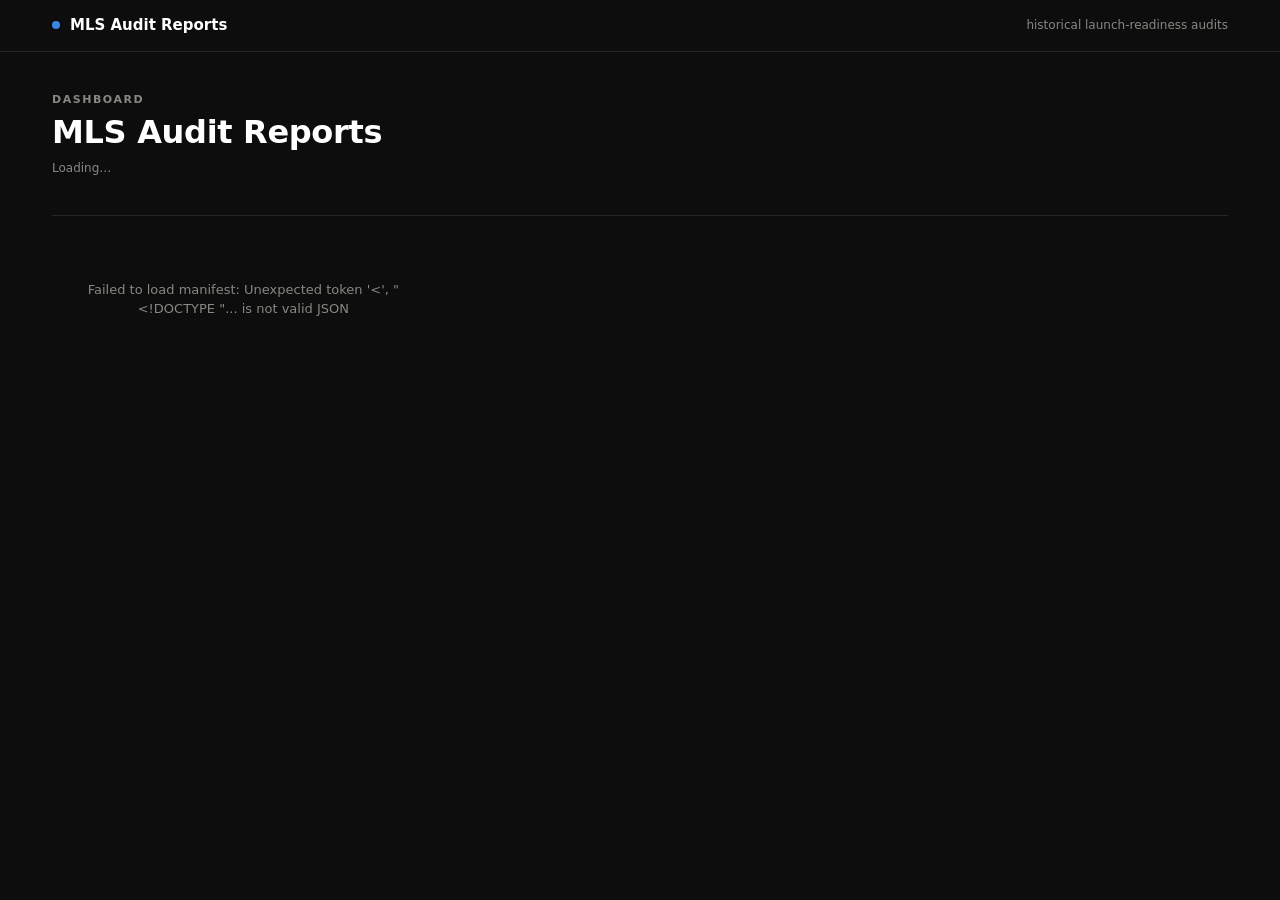
==== docs/index.html @ a29ea245 "Bootstrap dashboard scaffolding - docs/index.html: manifest-driven dashboard with MLS / verdict /   " ====
<!doctype html>
<html lang="en" data-theme="dark">
<head>
<meta charset="utf-8" />
<meta name="viewport" content="width=device-width,initial-scale=1" />
<title>MLS Audit Reports</title>
<link rel="stylesheet" href="styles.css" />
<style>
  .empty-hero {
    text-align: center;
    padding: 80px 20px;
    color: var(--text-muted);
  }
  .empty-hero h2 { color: var(--text); margin-bottom: 8px; }
  .empty-hero code { background: var(--surface-1); padding: 2px 6px; border-radius: 4px; font-size: 12px; }
  .dashboard-stats {
    display: flex;
    gap: 24px;
    margin: 6px 0 18px;
    font-size: 12px;
    color: var(--text-muted);
  }
  .dashboard-stats strong { color: var(--text); font-variant-numeric: tabular-nums; }
  .filter-bar {
    background: var(--surface, #12141a);
    border: 1px solid var(--border, #262a33);
    border-radius: 10px;
    padding: 12px 14px;
    margin: 0 0 20px;
    display: grid;
    grid-template-columns: 1fr;
    gap: 10px;
  }
  .filter-row {
    display: flex;
    flex-wrap: wrap;
    align-items: center;
    gap: 8px;
  }
  .filter-row .filter-label {
    font-size: 11px;
    color: var(--text-muted);
    letter-spacing: .06em;
    text-transform: uppercase;
    margin-right: 4px;
    min-width: 60px;
  }
  .filter-row .filter-group {
    display: flex;
    flex-wrap: wrap;
    gap: 6px;
    flex: 1;
  }
  .filter-row .search {
    background: var(--surface-1, #1a1d24);
    border: 1px solid var(--border, #262a33);
    color: var(--text);
    padding: 6px 10px;
    border-radius: 6px;
    font-size: 12.5px;
    min-width: 200px;
    outline: none;
  }
  .filter-row .search:focus { border-color: var(--info, #4b9df9); }
  .card-owner {
    display: inline-flex;
    align-items: center;
    gap: 4px;
    font-size: 11.5px;
    color: var(--text-muted);
    padding: 1px 8px;
    border-radius: 999px;
    background: var(--surface-1, #1a1d24);
    border: 1px solid var(--border, #262a33);
  }
  .card-verdict-ready { color: var(--good, #3fb27f); }
  .card-verdict-not_ready { color: var(--critical, #e5484d); }
  .card-verdict-error { color: var(--warning, #f5a623); }
  .card-run-badge {
    display: inline-block;
    font-size: 10.5px;
    padding: 1px 6px;
    border-radius: 999px;
    background: var(--surface-1, #1a1d24);
    color: var(--text-muted);
    border: 1px solid var(--border, #262a33);
    margin-left: 6px;
    font-variant-numeric: tabular-nums;
  }
  .empty-note {
    padding: 40px 20px;
    text-align: center;
    color: var(--text-muted);
    font-size: 13px;
  }
</style>
</head>
<body>
<nav class="topbar">
  <div class="inner">
    <div class="brand">
      <span class="dot" aria-hidden="true"></span>
      <a href="./">MLS Audit Reports</a>
    </div>
    <div style="font-size: 12px; color: var(--text-muted);">
      historical launch-readiness audits
    </div>
  </div>
</nav>

<main class="page">
  <div class="dashboard-header">
    <div>
      <div class="eyebrow">Dashboard</div>
      <h1>MLS Audit Reports</h1>
      <div class="dashboard-stats" id="dashboard-stats">Loading…</div>
    </div>
  </div>

  <div class="filter-bar" id="filter-bar" style="display:none;">
    <div class="filter-row">
      <span class="filter-label">MLS</span>
      <div class="filter-group" id="mls-filters"></div>
    </div>
    <div class="filter-row">
      <span class="filter-label">Verdict</span>
      <div class="filter-group" id="verdict-filters"></div>
    </div>
    <div class="filter-row">
      <span class="filter-label">Owner</span>
      <div class="filter-group" id="owner-filters"></div>
    </div>
    <div class="filter-row">
      <span class="filter-label">Time</span>
      <div class="filter-group" id="time-filters"></div>
      <input type="search" class="search" id="search" placeholder="Search MLS name or feed URL…" />
    </div>
  </div>

  <div class="audit-grid" id="reports-grid">
    <div class="empty-hero" id="loading-hero">
      <h2>Loading manifest…</h2>
    </div>
  </div>
</main>

<script>
(function () {
  const $ = (s) => document.querySelector(s);
  const $$ = (s) => Array.from(document.querySelectorAll(s));

  const STATE = {
    all: [],
    mls: new Set(),
    verdict: new Set(),
    owner: new Set(),
    time: 'all',
    query: '',
  };

  const TIME_WINDOWS = [
    { key: 'all',   label: 'All time', ms: null },
    { key: '90d',   label: '90 days',  ms: 90 * 86400000 },
    { key: '30d',   label: '30 days',  ms: 30 * 86400000 },
    { key: '7d',    label: '7 days',   ms: 7  * 86400000 },
  ];

  const VERDICT_LABELS = {
    ready:     'Launch-ready',
    not_ready: 'T1 gaps',
    error:     'Run errored',
  };

  function esc(s) {
    return String(s == null ? '' : s).replace(/[&<>"']/g, c =>
      ({'&':'&amp;','<':'&lt;','>':'&gt;','"':'&quot;',"'":'&#39;'}[c]));
  }

  function fmtDate(iso) {
    try {
      const d = new Date(iso);
      const dd = d.toLocaleDateString('en-CA');
      const tt = d.toLocaleTimeString('en-US', { hour: '2-digit', minute: '2-digit', hour12: false });
      return dd + ' · ' + tt;
    } catch (e) { return iso; }
  }

  function verdictClass(v) {
    return 'card-verdict-' + (v || 'error');
  }

  function statusPillLabel(entry) {
    if (entry.verdict === 'ready')     return 'Launch-ready';
    if (entry.verdict === 'not_ready') return (entry.t1_fail || 0) + ' T1 gap' + ((entry.t1_fail === 1) ? '' : 's');
    if (entry.verdict === 'error')     return 'Errored';
    return 'Unknown';
  }

  function statusPillClass(v) {
    if (v === 'ready')     return 'status-ok';
    if (v === 'not_ready') return 'status-gaps';
    return 'status-err';
  }

  function countPerMLS(entries) {
    const c = {};
    entries.forEach(e => { c[e.slug] = (c[e.slug] || 0) + 1; });
    return c;
  }

  function counts(entries, key) {
    const c = {};
    entries.forEach(e => {
      const v = key === 'owner' ? (e.owner && e.owner.name) : e[key];
      if (!v) return;
      c[v] = (c[v] || 0) + 1;
    });
    return c;
  }

  function renderChips(elId, values, activeSet, colorFn) {
    const el = $(elId);
    el.innerHTML = '';
    Object.keys(values).sort((a,b) => values[b] - values[a]).forEach(v => {
      const b = document.createElement('button');
      b.className = 'filter-chip' + (activeSet.has(v) ? ' is-active' : '');
      if (colorFn) {
        b.innerHTML = `<span class="swatch" style="background:var(${colorFn(v)})"></span>${esc(v)} <span class="n">${values[v]}</span>`;
      } else {
        b.innerHTML = `${esc(v)} <span class="n">${values[v]}</span>`;
      }
      b.onclick = () => {
        activeSet.has(v) ? activeSet.delete(v) : activeSet.add(v);
        render();
      };
      el.appendChild(b);
    });
  }

  function renderTimeChips() {
    const el = $('#time-filters');
    el.innerHTML = '';
    TIME_WINDOWS.forEach(w => {
      const b = document.createElement('button');
      b.className = 'filter-chip' + (STATE.time === w.key ? ' is-active' : '');
      b.textContent = w.label;
      b.onclick = () => { STATE.time = w.key; render(); };
      el.appendChild(b);
    });
  }

  function filterEntries() {
    const q = STATE.query.trim().toLowerCase();
    const window = TIME_WINDOWS.find(w => w.key === STATE.time);
    const cutoff = window && window.ms ? (Date.now() - window.ms) : null;
    return STATE.all.filter(e => {
      if (STATE.mls.size && !STATE.mls.has(e.slug)) return false;
      if (STATE.verdict.size && !STATE.verdict.has(e.verdict)) return false;
      if (STATE.owner.size && !STATE.owner.has(e.owner && e.owner.name)) return false;
      if (cutoff) {
        const t = Date.parse(e.generated_at);
        if (isFinite(t) && t < cutoff) return false;
      }
      if (q) {
        const hay = ((e.name || '') + ' ' + (e.feed_url || '')).toLowerCase();
        if (!hay.includes(q)) return false;
      }
      return true;
    });
  }

  function cardHtml(e) {
    const runsForMls = STATE.all.filter(x => x.slug === e.slug).length;
    const runBadge = runsForMls > 1
      ? `<span class="card-run-badge" title="${runsForMls} runs for this MLS">${runsForMls}× runs</span>`
      : '';
    const owner = (e.owner && e.owner.name) ? e.owner.name : 'unknown';
    return `
      <a class="audit-card" href="${esc(e.path)}">
        <div class="name">
          ${esc(e.name)}
          ${runBadge}
          <span class="status-pill ${statusPillClass(e.verdict)}">${esc(statusPillLabel(e))}</span>
        </div>
        <div class="url">${esc(e.feed_url || '')}</div>
        <div class="meta-row">
          <span class="chip">${esc(e.slug)}</span>
          <span class="card-owner">${esc(owner)}</span>
          <span style="font-size: 11.5px; color: var(--text-muted); font-variant-numeric: tabular-nums;">
            ${esc(fmtDate(e.generated_at))}
          </span>
        </div>
      </a>
    `;
  }

  function render() {
    const filtered = filterEntries();
    // Sort by generated_at desc
    filtered.sort((a,b) => (Date.parse(b.generated_at) || 0) - (Date.parse(a.generated_at) || 0));
    const grid = $('#reports-grid');
    if (!filtered.length) {
      grid.innerHTML = `<div class="empty-note">No reports match the current filters.</div>`;
    } else {
      grid.innerHTML = filtered.map(cardHtml).join('');
    }
    // Refresh chip counts against the FULL set, not the filtered one — filters
    // are additive and users need to see what other options exist.
    renderChips('#mls-filters',     counts(STATE.all, 'slug'),    STATE.mls);
    renderChips('#verdict-filters', counts(STATE.all, 'verdict'), STATE.verdict);
    renderChips('#owner-filters',   counts(STATE.all, 'owner'),   STATE.owner);
    renderTimeChips();

    const uniqueMls = new Set(STATE.all.map(e => e.slug)).size;
    $('#dashboard-stats').innerHTML =
      `<span><strong>${STATE.all.length}</strong> total runs</span>` +
      `<span><strong>${uniqueMls}</strong> unique MLS${uniqueMls === 1 ? '' : 'es'}</span>` +
      `<span><strong>${filtered.length}</strong> visible</span>`;
  }

  function bootstrapEmpty() {
    $('#reports-grid').innerHTML = `
      <div class="empty-hero">
        <h2>No reports yet</h2>
        <p>Reports get published here when someone runs the local MLS audit app and hits <strong>Publish</strong>.</p>
        <p style="margin-top: 12px;">
          Get the app from the private repo:
          <code>ivancantucantucontractor-lang/mls-audit-app</code>
        </p>
      </div>`;
    $('#dashboard-stats').textContent = 'No runs published yet.';
  }

  fetch('manifest.json', { cache: 'no-store' })
    .then(r => r.json())
    .then(data => {
      STATE.all = Array.isArray(data) ? data : [];
      if (!STATE.all.length) {
        bootstrapEmpty();
        return;
      }
      $('#filter-bar').style.display = '';
      $('#search').addEventListener('input', e => { STATE.query = e.target.value; render(); });
      render();
    })
    .catch(err => {
      $('#reports-grid').innerHTML = `<div class="empty-note">Failed to load manifest: ${esc(err.message || err)}</div>`;
    });
})();
</script>
</body>
</html>
---- docs/styles.css ----
/* ─── Design tokens (dark) ────────────────────────────────── */
:root {
  color-scheme: dark;
  --surface-1:      #1a1a19;
  --surface-raised: #212120;
  --surface-hi:     #26262a;
  --page:           #0d0d0d;
  --text-primary:   #ffffff;
  --text-secondary: #c3c2b7;
  --text-muted:     #898781;
  --grid:           #2c2c2a;
  --baseline:       #383835;
  --border:         rgba(255,255,255,0.10);
  --border-strong:  rgba(255,255,255,0.18);

  --good:     #0ca30c;
  --warning:  #fab219;
  --serious:  #ec835a;
  --critical: #d03b3b;
  --info:     #3987e5;

  --good-soft:     rgba(12,163,12,0.14);
  --warning-soft:  rgba(250,178,25,0.14);
  --serious-soft:  rgba(236,131,90,0.14);
  --critical-soft: rgba(208,59,59,0.16);
  --info-soft:     rgba(57,135,229,0.14);

  --radius-lg: 12px;
  --radius-md: 8px;
  --radius-sm: 6px;
  --shadow: 0 1px 0 rgba(255,255,255,0.02) inset, 0 8px 24px rgba(0,0,0,0.45);
}

* { box-sizing: border-box; }
html, body { margin: 0; padding: 0; }
body {
  background: var(--page);
  color: var(--text-primary);
  font-family: system-ui, -apple-system, "Segoe UI", sans-serif;
  font-size: 14px;
  line-height: 1.5;
  -webkit-font-smoothing: antialiased;
}
::selection { background: rgba(57,135,229,0.35); }
a { color: var(--info); text-decoration: none; }
a:hover { text-decoration: underline; }

.page {
  max-width: 1240px;
  margin: 0 auto;
  padding: 40px 32px 80px;
}

/* ─── App shell / topbar ──────────────────────────────────── */
.topbar {
  border-bottom: 1px solid var(--border);
  background: var(--page);
  position: sticky; top: 0; z-index: 10;
}
.topbar .inner {
  max-width: 1240px; margin: 0 auto;
  padding: 14px 32px;
  display: flex; align-items: center; justify-content: space-between;
}
.brand { display: flex; align-items: center; gap: 10px; font-weight: 600; font-size: 15px; color: var(--text-primary); }
.brand .dot { width: 8px; height: 8px; background: var(--info); border-radius: 50%; }
.brand a { color: inherit; }
.brand a:hover { text-decoration: none; color: var(--text-primary); }

.eyebrow {
  color: var(--text-muted);
  letter-spacing: 0.14em;
  text-transform: uppercase;
  font-size: 11px;
  font-weight: 600;
}
h1 { margin: 6px 0 8px; font-size: 32px; font-weight: 600; letter-spacing: -0.01em; line-height: 1.15; }
h2 { font-size: 20px; font-weight: 600; margin: 0 0 16px; display: flex; align-items: baseline; gap: 12px; }
h2 .count { color: var(--text-muted); font-size: 13px; font-weight: 500; }
h3 { font-size: 15px; font-weight: 600; margin: 0 0 6px; color: var(--text-primary); }
section { margin-bottom: 48px; }

/* ─── Buttons ─────────────────────────────────────────────── */
.btn {
  display: inline-flex; align-items: center; gap: 8px;
  background: var(--surface-1);
  color: var(--text-primary);
  border: 1px solid var(--border-strong);
  padding: 8px 14px;
  border-radius: 8px;
  font-family: inherit;
  font-size: 13px;
  font-weight: 500;
  cursor: pointer;
  transition: background 120ms, border-color 120ms, opacity 120ms;
  text-decoration: none;
}
.btn:hover:not(:disabled) { background: var(--surface-raised); border-color: rgba(255,255,255,0.28); text-decoration: none; }
.btn:disabled { opacity: 0.6; cursor: progress; }
.btn.primary { background: var(--info); border-color: var(--info); color: #fff; }
.btn.primary:hover:not(:disabled) { background: #4d97ee; border-color: #4d97ee; }
.btn.danger { color: var(--critical); border-color: rgba(208,59,59,0.4); }
.btn.danger:hover:not(:disabled) { background: var(--critical-soft); border-color: var(--critical); }
.btn.ghost { background: transparent; }
.btn .spin { display: inline-block; width: 14px; height: 14px; }
.btn.is-loading .spin { animation: spin 1s linear infinite; }
.btn .spin path, .btn .spin circle { stroke: currentColor; fill: none; stroke-width: 1.7; stroke-linecap: round; }
@keyframes spin { to { transform: rotate(360deg); } }

/* ─── Flash messages ──────────────────────────────────────── */
.flashes { max-width: 1240px; margin: 16px auto 0; padding: 0 32px; }
.flash {
  padding: 10px 14px;
  border-radius: 8px;
  border: 1px solid var(--border);
  background: var(--surface-1);
  font-size: 13px;
  margin-bottom: 8px;
}
.flash.error { border-color: var(--critical); background: var(--critical-soft); color: var(--text-primary); }
.flash.ok { border-color: var(--good); background: var(--good-soft); }

/* ─── Dashboard ───────────────────────────────────────────── */
.dashboard-header { display: flex; align-items: end; justify-content: space-between; margin-bottom: 24px; padding-bottom: 20px; border-bottom: 1px solid var(--border); }

.audit-grid { display: grid; grid-template-columns: repeat(auto-fill, minmax(320px, 1fr)); gap: 14px; }
.audit-card {
  background: var(--surface-1);
  border: 1px solid var(--border);
  border-radius: var(--radius-lg);
  padding: 18px 20px;
  display: flex; flex-direction: column; gap: 8px;
  text-decoration: none;
  color: inherit;
  transition: border-color 120ms, transform 120ms, background 120ms;
}
.audit-card:hover { border-color: var(--border-strong); background: var(--surface-raised); text-decoration: none; }
.audit-card .name { font-size: 15px; font-weight: 600; color: var(--text-primary); display: flex; align-items: center; gap: 10px; }
.audit-card .url { font-family: ui-monospace, SFMono-Regular, monospace; font-size: 11.5px; color: var(--text-muted); overflow: hidden; text-overflow: ellipsis; white-space: nowrap; }
.audit-card .meta-row { display: flex; align-items: center; gap: 12px; margin-top: 4px; }
.audit-card .meta-row .chip { text-transform: uppercase; letter-spacing: 0.05em; }

.empty-state {
  border: 1px dashed var(--border-strong);
  border-radius: var(--radius-lg);
  padding: 60px 32px;
  text-align: center;
  color: var(--text-secondary);
}
.empty-state h3 { color: var(--text-primary); margin-bottom: 8px; }

/* ─── Chips & pills ───────────────────────────────────────── */
.chip {
  display: inline-flex;
  align-items: center;
  gap: 6px;
  padding: 2px 8px;
  font-size: 11px;
  font-weight: 600;
  letter-spacing: 0.03em;
  text-transform: uppercase;
  border-radius: 4px;
  background: var(--surface-raised);
  color: var(--text-secondary);
  border: 1px solid var(--border);
}
.chip.severity-critical { background: var(--critical-soft); color: var(--critical); border-color: var(--critical); }
.chip.severity-serious  { background: var(--serious-soft);  color: var(--serious);  border-color: var(--serious); }
.chip.severity-warning  { background: var(--warning-soft);  color: var(--warning);  border-color: var(--warning); }
.chip.severity-info     { background: var(--info-soft);     color: var(--info);     border-color: var(--info); }
.chip.severity-good     { background: var(--good-soft);     color: var(--good);     border-color: var(--good); }

/* Status pill (data-driven, always icon + label) */
.status-pill {
  display: inline-flex;
  align-items: center;
  gap: 6px;
  padding: 2px 10px 2px 8px;
  border-radius: 999px;
  font-size: 11.5px;
  font-weight: 600;
  border: 1px solid var(--border);
  background: var(--surface-raised);
  color: var(--text-secondary);
  white-space: nowrap;
}
.status-pill .icon { width: 12px; height: 12px; display: inline-grid; place-items: center; }
.status-pill.status-PASS   { background: var(--good-soft);     color: var(--good);     border-color: rgba(12,163,12,0.35); }
.status-pill.status-FAIL   { background: var(--critical-soft); color: var(--critical); border-color: rgba(208,59,59,0.4); }
.status-pill.status-EMPTY  { background: var(--warning-soft);  color: var(--warning);  border-color: rgba(250,178,25,0.4); }
.status-pill.status-VERIFY { background: var(--serious-soft);  color: var(--serious);  border-color: rgba(236,131,90,0.4); }
.status-pill.status-COUNT  { background: var(--info-soft);     color: var(--info);     border-color: rgba(57,135,229,0.4); }

.status-pill.status-pending, .status-pill.status-error { color: var(--text-muted); }
.status-pill.status-error { background: var(--critical-soft); color: var(--critical); border-color: rgba(208,59,59,0.4); }
.status-pill.status-gaps { background: var(--warning-soft); color: var(--warning); border-color: rgba(250,178,25,0.4); }
.status-pill.status-ok { background: var(--good-soft); color: var(--good); border-color: rgba(12,163,12,0.35); }

/* Tier pill */
.tier-pill {
  display: inline-block;
  padding: 2px 8px;
  border-radius: 4px;
  background: var(--surface-raised);
  border: 1px solid var(--border);
  color: var(--text-secondary);
  font-size: 11px;
  font-weight: 600;
  min-width: 32px;
  text-align: center;
  font-variant-numeric: tabular-nums;
}
.tier-pill[data-tier="1"] { color: var(--critical); border-color: rgba(208,59,59,0.35); }
.tier-pill[data-tier="2"] { color: var(--serious);  border-color: rgba(236,131,90,0.35); }
.tier-pill[data-tier="3"] { color: var(--warning);  border-color: rgba(250,178,25,0.35); }
.tier-pill[data-tier="4"] { color: var(--text-secondary); }

/* ─── Stat tiles ──────────────────────────────────────────── */
.grid-stats { display: grid; grid-template-columns: repeat(5, 1fr); gap: 14px; margin-bottom: 40px; }
.stat {
  background: var(--surface-1);
  border: 1px solid var(--border);
  border-radius: var(--radius-lg);
  padding: 18px 20px;
  box-shadow: var(--shadow);
}
.stat .label { color: var(--text-muted); font-size: 11px; font-weight: 600; letter-spacing: 0.1em; text-transform: uppercase; display: flex; align-items: center; gap: 8px; }
.stat .value { font-size: 34px; font-weight: 600; letter-spacing: -0.02em; margin-top: 6px; font-variant-numeric: tabular-nums; }
.stat .sub { color: var(--text-secondary); font-size: 12px; margin-top: 4px; }
.stat .swatch { width: 8px; height: 8px; border-radius: 2px; display: inline-block; }
.stat[data-role="good"]     .value { color: var(--good); }
.stat[data-role="warning"]  .value { color: var(--warning); }
.stat[data-role="serious"]  .value { color: var(--serious); }
.stat[data-role="critical"] .value { color: var(--critical); }
.stat[data-role="info"]     .value { color: var(--info); }

/* ─── Report masthead ─────────────────────────────────────── */
header.masthead {
  display: grid;
  grid-template-columns: 1fr auto;
  gap: 24px;
  align-items: end;
  padding-bottom: 20px;
  border-bottom: 1px solid var(--border);
  margin-bottom: 32px;
}
.subtitle { color: var(--text-secondary); font-size: 15px; }
.subtitle code, .mono { color: var(--text-primary); background: var(--surface-raised); padding: 2px 8px; border-radius: 4px; border: 1px solid var(--border); font-family: ui-monospace, SFMono-Regular, monospace; font-size: 12.5px; }
.verdict {
  display: inline-flex; align-items: center; gap: 10px;
  padding: 10px 16px; border-radius: 999px;
  font-weight: 600; font-size: 13px;
  white-space: nowrap;
}
.verdict.critical { background: var(--critical-soft); border: 1px solid var(--critical); color: var(--text-primary); }
.verdict.critical .dot { width: 8px; height: 8px; border-radius: 50%; background: var(--critical); box-shadow: 0 0 0 4px rgba(208,59,59,0.18); }
.verdict.good { background: var(--good-soft); border: 1px solid var(--good); color: var(--text-primary); }
.verdict.good .dot { width: 8px; height: 8px; border-radius: 50%; background: var(--good); box-shadow: 0 0 0 4px rgba(12,163,12,0.18); }

.masthead-actions { display: flex; flex-direction: column; align-items: flex-end; gap: 10px; }
.refresh-meta { font-size: 11.5px; color: var(--text-muted); display: flex; align-items: center; gap: 6px; font-variant-numeric: tabular-nums; }
.refresh-meta .status-dot { width: 6px; height: 6px; border-radius: 50%; background: var(--good); }

/* ─── Tabs / tables / filters (report page) ───────────────── */
.tabs { display: flex; gap: 4px; padding: 4px; background: var(--surface-1); border: 1px solid var(--border); border-radius: 10px; width: fit-content; margin-bottom: 20px; }
.tab { background: transparent; color: var(--text-secondary); border: none; padding: 8px 16px; border-radius: 7px; font-size: 13px; font-weight: 500; cursor: pointer; font-family: inherit; }
.tab:hover { color: var(--text-primary); }
.tab.is-active { background: var(--surface-raised); color: var(--text-primary); }
.tab .badge { display: inline-block; margin-left: 8px; padding: 1px 7px; background: var(--border); color: var(--text-secondary); border-radius: 999px; font-size: 11px; font-variant-numeric: tabular-nums; }
.tab.is-active .badge { background: rgba(255,255,255,0.14); color: var(--text-primary); }

.filter-row { display: flex; flex-wrap: wrap; align-items: center; gap: 10px; margin-bottom: 14px; }
.filter-group { display: flex; flex-wrap: wrap; gap: 6px; }
.filter-label { color: var(--text-muted); font-size: 11px; font-weight: 600; text-transform: uppercase; letter-spacing: 0.08em; }
.filter-chip { background: var(--surface-1); border: 1px solid var(--border); color: var(--text-secondary); padding: 5px 11px; border-radius: 999px; font-size: 12px; font-weight: 500; cursor: pointer; font-family: inherit; display: inline-flex; align-items: center; gap: 6px; user-select: none; }
.filter-chip:hover { color: var(--text-primary); border-color: var(--border-strong); }
.filter-chip.is-active { background: var(--surface-raised); color: var(--text-primary); border-color: var(--border-strong); }
.filter-chip .swatch { width: 8px; height: 8px; border-radius: 2px; }
.filter-chip .n { font-variant-numeric: tabular-nums; color: var(--text-muted); font-size: 11px; }
.filter-chip.is-active .n { color: var(--text-secondary); }

.search { background: var(--surface-1); border: 1px solid var(--border); color: var(--text-primary); padding: 7px 12px; border-radius: 8px; font-size: 13px; font-family: inherit; min-width: 260px; margin-left: auto; }
.search:focus { outline: none; border-color: var(--info); box-shadow: 0 0 0 3px rgba(57,135,229,0.15); }

.table-wrap { background: var(--surface-1); border: 1px solid var(--border); border-radius: var(--radius-lg); overflow: hidden; }
table { width: 100%; border-collapse: collapse; font-size: 13px; }
thead th { text-align: left; padding: 12px 16px; color: var(--text-muted); font-size: 11px; font-weight: 600; letter-spacing: 0.08em; text-transform: uppercase; background: var(--surface-1); border-bottom: 1px solid var(--border); cursor: pointer; user-select: none; white-space: nowrap; }
thead th:hover { color: var(--text-secondary); }
thead th .sort-arrow { color: var(--text-muted); font-size: 10px; margin-left: 4px; opacity: 0.6; }
thead th.is-sorted { color: var(--text-primary); }
thead th.is-sorted .sort-arrow { color: var(--info); opacity: 1; }
tbody td { padding: 10px 16px; border-bottom: 1px solid var(--grid); color: var(--text-secondary); vertical-align: top; }
tbody tr:last-child td { border-bottom: none; }
tbody tr:hover td { background: rgba(255,255,255,0.02); }
td.name { color: var(--text-primary); font-family: ui-monospace, SFMono-Regular, monospace; font-size: 12.5px; }
td.tier, td.status-cell { white-space: nowrap; }
td.detail { font-size: 12.5px; }

.empty-note { padding: 40px; text-align: center; color: var(--text-muted); font-size: 13px; }
.footnote { color: var(--text-muted); font-size: 11.5px; margin-top: 20px; line-height: 1.6; }
.footnote code { font-family: ui-monospace, SFMono-Regular, monospace; background: var(--surface-1); padding: 1px 6px; border-radius: 3px; border: 1px solid var(--border); color: var(--text-secondary); font-size: 11px; }

/* ─── Blocker cards ───────────────────────────────────────── */
.blockers { display: grid; grid-template-columns: 1fr 1fr; gap: 14px; margin-bottom: 20px; }
.blocker {
  background: var(--surface-1);
  border: 1px solid var(--border);
  border-radius: var(--radius-lg);
  padding: 18px 20px;
  display: grid;
  grid-template-columns: 32px 1fr;
  gap: 14px;
  align-items: start;
}
.blocker .rank {
  width: 32px; height: 32px;
  display: grid; place-items: center;
  border-radius: 50%;
  font-weight: 600;
  font-size: 13px;
  font-variant-numeric: tabular-nums;
  background: var(--surface-raised);
  border: 1px solid var(--border);
  color: var(--text-secondary);
}
.blocker[data-severity="critical"] .rank { background: var(--critical-soft); border-color: var(--critical); color: var(--text-primary); }
.blocker[data-severity="serious"]  .rank { background: var(--serious-soft);  border-color: var(--serious);  color: var(--text-primary); }
.blocker[data-severity="warning"]  .rank { background: var(--warning-soft);  border-color: var(--warning);  color: var(--text-primary); }
.blocker .body h3 { display: flex; align-items: center; gap: 10px; flex-wrap: wrap; }
.fields-inline { display: flex; flex-wrap: wrap; gap: 6px; margin: 8px 0 10px; }
.fields-inline code {
  background: var(--surface-raised);
  border: 1px solid var(--border);
  color: var(--text-primary);
  padding: 2px 8px;
  border-radius: 4px;
  font-family: ui-monospace, SFMono-Regular, monospace;
  font-size: 12px;
}
.blocker .kv {
  display: grid;
  grid-template-columns: 60px 1fr;
  row-gap: 4px;
  column-gap: 12px;
  font-size: 13px;
  color: var(--text-secondary);
  margin: 0;
}
.blocker .kv dt { color: var(--text-muted); font-weight: 600; font-size: 11px; text-transform: uppercase; letter-spacing: 0.08em; padding-top: 2px; }
.blocker .kv dd { margin: 0; color: var(--text-secondary); }
@media (max-width: 900px) { .blockers { grid-template-columns: 1fr; } }

.gaps-panel { background: var(--surface-1); border: 1px solid var(--border); border-radius: var(--radius-lg); padding: 22px 24px; margin-bottom: 40px; }
.gaps-panel h2 { margin-bottom: 6px; }
.gaps-panel .lead { color: var(--text-secondary); margin-bottom: 14px; font-size: 13.5px; }
.gaps-list { display: flex; flex-wrap: wrap; gap: 8px; }
.gaps-list .gap {
  background: var(--surface-raised); border: 1px solid var(--border);
  padding: 6px 10px; border-radius: 6px; display: inline-flex; gap: 8px; align-items: center;
  font-size: 12px;
}
.gaps-list .gap .resource-tag { color: var(--text-muted); font-size: 11px; text-transform: uppercase; letter-spacing: 0.05em; }
.gaps-list .gap.status-FAIL  { border-color: rgba(208,59,59,0.35); }
.gaps-list .gap.status-EMPTY { border-color: rgba(250,178,25,0.35); }
.gaps-list .gap code { color: var(--text-primary); font-family: ui-monospace, SFMono-Regular, monospace; }

/* Counts strip inside stat tile info */
.counts-strip { display: flex; flex-wrap: wrap; gap: 6px 12px; margin-top: 6px; }
.counts-strip .kv { font-size: 12px; color: var(--text-secondary); }
.counts-strip .kv strong { color: var(--text-primary); font-weight: 500; font-variant-numeric: tabular-nums; }

/* ─── Toast ───────────────────────────────────────────────── */
.toast {
  position: fixed; right: 24px; bottom: 24px;
  background: var(--surface-raised); border: 1px solid var(--border-strong);
  color: var(--text-primary); padding: 12px 16px; border-radius: 10px;
  font-size: 13px; box-shadow: var(--shadow);
  display: flex; align-items: center; gap: 10px;
  opacity: 0; transform: translateY(6px);
  transition: opacity 160ms, transform 160ms;
  pointer-events: none; z-index: 50; max-width: 420px;
}
.toast.is-visible { opacity: 1; transform: translateY(0); }
.toast.status-ok .toast-dot { background: var(--good); }
.toast.status-err .toast-dot { background: var(--critical); }
.toast .toast-dot { width: 8px; height: 8px; border-radius: 50%; flex-shrink: 0; }
.toast .toast-body em { color: var(--text-muted); font-style: normal; font-size: 11.5px; display: block; margin-top: 2px; }

/* ─── Wizard form ─────────────────────────────────────────── */
.form { display: grid; gap: 24px; max-width: 780px; }
.form-card { background: var(--surface-1); border: 1px solid var(--border); border-radius: var(--radius-lg); padding: 24px 28px; }
.form-card h3 { display: flex; align-items: center; gap: 10px; margin-bottom: 6px; }
.form-card h3 .step-num { display: inline-grid; place-items: center; width: 22px; height: 22px; border-radius: 50%; background: var(--surface-raised); border: 1px solid var(--border); font-size: 12px; font-weight: 600; color: var(--text-secondary); font-variant-numeric: tabular-nums; }
.form-card .hint { color: var(--text-muted); font-size: 12.5px; margin-bottom: 16px; }

.form-row { display: grid; grid-template-columns: 200px 1fr; gap: 14px; align-items: start; padding: 10px 0; }
.form-row + .form-row { border-top: 1px solid var(--grid); }
.form-row > label { color: var(--text-secondary); font-weight: 500; padding-top: 8px; font-size: 13px; }
.form-row > label small { display: block; color: var(--text-muted); font-weight: 400; font-size: 11.5px; margin-top: 2px; line-height: 1.4; }

input[type="text"], input[type="url"], input[type="password"], input[type="number"], select, textarea {
  width: 100%;
  background: var(--surface-hi);
  border: 1px solid var(--border);
  color: var(--text-primary);
  padding: 8px 12px;
  border-radius: 6px;
  font-family: inherit;
  font-size: 13.5px;
}
input[type="text"]:focus, input[type="url"]:focus, input[type="password"]:focus,
input[type="number"]:focus, select:focus, textarea:focus {
  outline: none; border-color: var(--info); box-shadow: 0 0 0 3px rgba(57,135,229,0.15);
}
input[type="file"] {
  color: var(--text-secondary);
  font-size: 12.5px;
}
input[type="file"]::file-selector-button {
  background: var(--surface-raised);
  color: var(--text-primary);
  border: 1px solid var(--border-strong);
  padding: 6px 12px;
  border-radius: 6px;
  font-size: 12.5px;
  margin-right: 12px;
  cursor: pointer;
  font-family: inherit;
}
.checkbox-row { display: flex; align-items: center; gap: 8px; padding: 8px 0; }
.checkbox-row input[type="checkbox"] { accent-color: var(--info); }
.form-actions { display: flex; justify-content: flex-end; gap: 10px; padding-top: 12px; }

.field-help { color: var(--text-muted); font-size: 11.5px; margin-top: 4px; }
.warn { color: var(--warning); }

.radio-row { display: flex; gap: 8px; flex-wrap: wrap; }
.radio-chip {
  position: relative; display: inline-flex; align-items: center; gap: 8px;
  background: var(--surface-hi); border: 1px solid var(--border);
  padding: 8px 14px; border-radius: 8px; cursor: pointer;
  font-size: 13px; color: var(--text-secondary);
  transition: border-color 120ms, background 120ms;
}
.radio-chip input { position: absolute; opacity: 0; pointer-events: none; }
.radio-chip:has(input:checked) { background: var(--info-soft); border-color: var(--info); color: var(--text-primary); }

@media (max-width: 900px) {
  .grid-stats { grid-template-columns: repeat(2,1fr); }
  header.masthead { grid-template-columns: 1fr; }
  .dashboard-header { flex-direction: column; align-items: flex-start; gap: 12px; }
  .form-row { grid-template-columns: 1fr; }
  .search { margin-left: 0; width: 100%; }
}
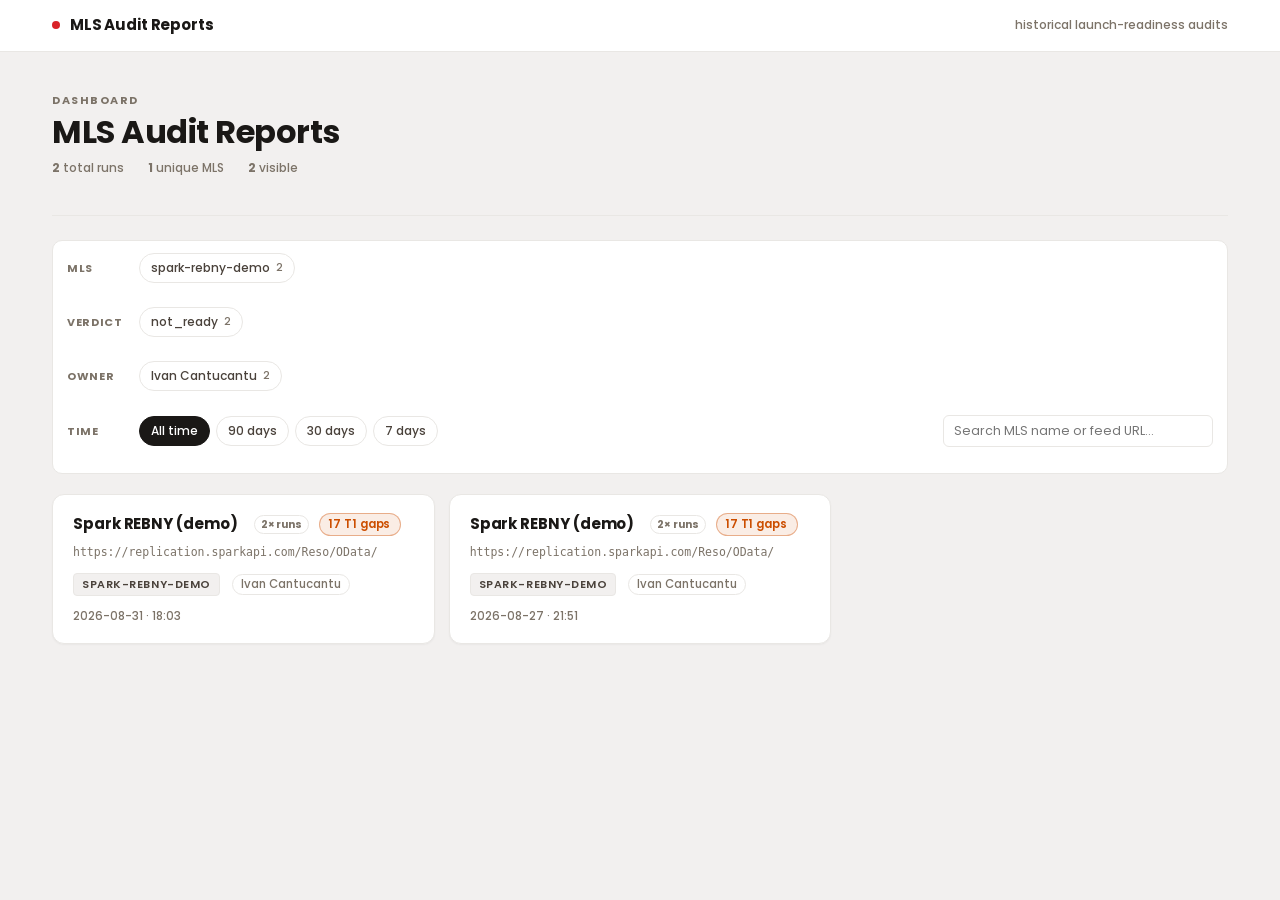
==== commit 78aa026f: "Rebrand: apply Realtor.com brand style guide - New CSS design tokens follow the October 2025 brand g" ====
--- a/docs/index.html
+++ b/docs/index.html
@@ -1,9 +1,12 @@
 <!doctype html>
-<html lang="en" data-theme="dark">
+<html lang="en">
 <head>
 <meta charset="utf-8" />
 <meta name="viewport" content="width=device-width,initial-scale=1" />
 <title>MLS Audit Reports</title>
+<link rel="preconnect" href="https://fonts.googleapis.com">
+<link rel="preconnect" href="https://fonts.gstatic.com" crossorigin>
+<link rel="stylesheet" href="https://fonts.googleapis.com/css2?family=Poppins:wght@400;500;600;700;800&display=swap">
 <link rel="stylesheet" href="styles.css" />
 <style>
   .empty-hero {
@@ -22,8 +25,8 @@
   }
   .dashboard-stats strong { color: var(--text); font-variant-numeric: tabular-nums; }
   .filter-bar {
-    background: var(--surface, #12141a);
-    border: 1px solid var(--border, #262a33);
+    background: var(--surface-1, #ffffff);
+    border: 1px solid var(--border, #E9E7E4);
     border-radius: 10px;
     padding: 12px 14px;
     margin: 0 0 20px;
@@ -52,8 +55,8 @@
     flex: 1;
   }
   .filter-row .search {
-    background: var(--surface-1, #1a1d24);
-    border: 1px solid var(--border, #262a33);
+    background: var(--surface-1, #ffffff);
+    border: 1px solid var(--border, #E9E7E4);
     color: var(--text);
     padding: 6px 10px;
     border-radius: 6px;
@@ -61,7 +64,7 @@
     min-width: 200px;
     outline: none;
   }
-  .filter-row .search:focus { border-color: var(--info, #4b9df9); }
+  .filter-row .search:focus { border-color: var(--rdc-blue, #0D74CE); }
   .card-owner {
     display: inline-flex;
     align-items: center;
@@ -70,20 +73,20 @@
     color: var(--text-muted);
     padding: 1px 8px;
     border-radius: 999px;
-    background: var(--surface-1, #1a1d24);
-    border: 1px solid var(--border, #262a33);
-  }
-  .card-verdict-ready { color: var(--good, #3fb27f); }
-  .card-verdict-not_ready { color: var(--critical, #e5484d); }
-  .card-verdict-error { color: var(--warning, #f5a623); }
+    background: var(--surface-1, #ffffff);
+    border: 1px solid var(--border, #E9E7E4);
+  }
+  .card-verdict-ready { color: var(--rdc-teal, #008583); }
+  .card-verdict-not_ready { color: var(--rdc-red-600, #D92228); }
+  .card-verdict-error { color: var(--rdc-orange, #CC4E00); }
   .card-run-badge {
     display: inline-block;
     font-size: 10.5px;
     padding: 1px 6px;
     border-radius: 999px;
-    background: var(--surface-1, #1a1d24);
-    color: var(--text-muted);
-    border: 1px solid var(--border, #262a33);
+    background: var(--surface-1, #ffffff);
+    color: var(--text-muted);
+    border: 1px solid var(--border, #E9E7E4);
     margin-left: 6px;
     font-variant-numeric: tabular-nums;
   }
--- a/docs/styles.css
+++ b/docs/styles.css
@@ -1,34 +1,59 @@
-/* ─── Design tokens (dark) ────────────────────────────────── */
+/* ─── Realtor.com brand tokens (October 2025 style guide) ─────
+   Reference: https://moveinc.atlassian.net/wiki/spaces/DIGMAR/pages/118365914547
+   Rule of thumb: use red sparingly as accent; rely on warm grays. */
 :root {
-  color-scheme: dark;
-  --surface-1:      #1a1a19;
-  --surface-raised: #212120;
-  --surface-hi:     #26262a;
-  --page:           #0d0d0d;
-  --text-primary:   #ffffff;
-  --text-secondary: #c3c2b7;
-  --text-muted:     #898781;
-  --grid:           #2c2c2a;
-  --baseline:       #383835;
-  --border:         rgba(255,255,255,0.10);
-  --border-strong:  rgba(255,255,255,0.18);
-
-  --good:     #0ca30c;
-  --warning:  #fab219;
-  --serious:  #ec835a;
-  --critical: #d03b3b;
-  --info:     #3987e5;
-
-  --good-soft:     rgba(12,163,12,0.14);
-  --warning-soft:  rgba(250,178,25,0.14);
-  --serious-soft:  rgba(236,131,90,0.14);
-  --critical-soft: rgba(208,59,59,0.16);
-  --info-soft:     rgba(57,135,229,0.14);
+  color-scheme: light;
+
+  /* Primary brand */
+  --rdc-red-600:   #D92228;
+  --rdc-red-700:   #B81D22;
+  --rdc-gray-100:  #F2F0EF;
+  --rdc-gray-200:  #E9E7E4;
+  --rdc-gray-400:  #BEB8B0;
+  --rdc-gray-1200: #1A1816;
+
+  /* Secondary palette */
+  --rdc-orange:    #CC4E00;
+  --rdc-teal:      #008583;
+  --rdc-teal-dark: #0D3D3B;
+  --rdc-blue:      #0D74CE;
+  --rdc-blue-dark: #113264;
+  --rdc-purple:    #953EA3;
+
+  /* Surface tokens */
+  --page:           var(--rdc-gray-100);
+  --surface-1:      #ffffff;
+  --surface-raised: #ffffff;
+  --surface-hi:     var(--rdc-gray-200);
+
+  /* Text tokens (derived from Warm Gray 1200) */
+  --text-primary:   var(--rdc-gray-1200);
+  --text-secondary: #4A423B;
+  --text-muted:     #7C7368;
+
+  /* Borders */
+  --grid:           var(--rdc-gray-200);
+  --baseline:       var(--rdc-gray-400);
+  --border:         var(--rdc-gray-200);
+  --border-strong:  var(--rdc-gray-400);
+
+  /* Semantic — brand-mapped */
+  --good:     var(--rdc-teal);
+  --warning:  var(--rdc-orange);
+  --serious:  var(--rdc-purple);
+  --critical: var(--rdc-red-600);
+  --info:     var(--rdc-blue);
+
+  --good-soft:     rgba(0,133,131,0.10);
+  --warning-soft:  rgba(204,78,0,0.10);
+  --serious-soft:  rgba(149,62,163,0.10);
+  --critical-soft: rgba(217,34,40,0.10);
+  --info-soft:     rgba(13,116,206,0.10);
 
   --radius-lg: 12px;
   --radius-md: 8px;
   --radius-sm: 6px;
-  --shadow: 0 1px 0 rgba(255,255,255,0.02) inset, 0 8px 24px rgba(0,0,0,0.45);
+  --shadow: 0 1px 0 rgba(255,255,255,0.85) inset, 0 1px 2px rgba(26,24,22,0.06);
 }
 
 * { box-sizing: border-box; }
@@ -36,13 +61,17 @@
 body {
   background: var(--page);
   color: var(--text-primary);
-  font-family: system-ui, -apple-system, "Segoe UI", sans-serif;
+  /* Galano Grotesque is proprietary; Poppins is the brand-approved web fallback. */
+  font-family: 'Poppins', 'Galano Grotesque', -apple-system, BlinkMacSystemFont,
+               "Segoe UI", Arial, Helvetica, sans-serif;
   font-size: 14px;
+  font-weight: 500; /* brand body weight */
   line-height: 1.5;
   -webkit-font-smoothing: antialiased;
-}
-::selection { background: rgba(57,135,229,0.35); }
-a { color: var(--info); text-decoration: none; }
+  -moz-osx-font-smoothing: grayscale;
+}
+::selection { background: rgba(217,34,40,0.20); color: var(--text-primary); }
+a { color: var(--rdc-blue); text-decoration: none; }
 a:hover { text-decoration: underline; }
 
 .page {
@@ -54,7 +83,7 @@
 /* ─── App shell / topbar ──────────────────────────────────── */
 .topbar {
   border-bottom: 1px solid var(--border);
-  background: var(--page);
+  background: #ffffff;
   position: sticky; top: 0; z-index: 10;
 }
 .topbar .inner {
@@ -62,8 +91,8 @@
   padding: 14px 32px;
   display: flex; align-items: center; justify-content: space-between;
 }
-.brand { display: flex; align-items: center; gap: 10px; font-weight: 600; font-size: 15px; color: var(--text-primary); }
-.brand .dot { width: 8px; height: 8px; background: var(--info); border-radius: 50%; }
+.brand { display: flex; align-items: center; gap: 10px; font-weight: 700; font-size: 15px; color: var(--text-primary); letter-spacing: -0.01em; }
+.brand .dot { width: 8px; height: 8px; background: var(--rdc-red-600); border-radius: 50%; }
 .brand a { color: inherit; }
 .brand a:hover { text-decoration: none; color: var(--text-primary); }
 
@@ -72,36 +101,37 @@
   letter-spacing: 0.14em;
   text-transform: uppercase;
   font-size: 11px;
-  font-weight: 600;
-}
-h1 { margin: 6px 0 8px; font-size: 32px; font-weight: 600; letter-spacing: -0.01em; line-height: 1.15; }
-h2 { font-size: 20px; font-weight: 600; margin: 0 0 16px; display: flex; align-items: baseline; gap: 12px; }
-h2 .count { color: var(--text-muted); font-size: 13px; font-weight: 500; }
-h3 { font-size: 15px; font-weight: 600; margin: 0 0 6px; color: var(--text-primary); }
+  font-weight: 700;
+}
+h1 { margin: 6px 0 8px; font-size: 32px; font-weight: 700; letter-spacing: -0.015em; line-height: 1.15; color: var(--text-primary); }
+h2 { font-size: 20px; font-weight: 700; margin: 0 0 16px; display: flex; align-items: baseline; gap: 12px; letter-spacing: -0.01em; color: var(--text-primary); }
+h2 .count { color: var(--text-muted); font-size: 13px; font-weight: 500; letter-spacing: 0; }
+h3 { font-size: 15px; font-weight: 700; margin: 0 0 6px; color: var(--text-primary); letter-spacing: -0.005em; }
 section { margin-bottom: 48px; }
 
 /* ─── Buttons ─────────────────────────────────────────────── */
 .btn {
   display: inline-flex; align-items: center; gap: 8px;
-  background: var(--surface-1);
+  background: #ffffff;
   color: var(--text-primary);
   border: 1px solid var(--border-strong);
   padding: 8px 14px;
   border-radius: 8px;
   font-family: inherit;
   font-size: 13px;
-  font-weight: 500;
+  font-weight: 600;
   cursor: pointer;
-  transition: background 120ms, border-color 120ms, opacity 120ms;
+  transition: background 120ms, border-color 120ms, opacity 120ms, color 120ms;
   text-decoration: none;
 }
-.btn:hover:not(:disabled) { background: var(--surface-raised); border-color: rgba(255,255,255,0.28); text-decoration: none; }
+.btn:hover:not(:disabled) { background: var(--rdc-gray-100); border-color: var(--rdc-gray-1200); text-decoration: none; }
 .btn:disabled { opacity: 0.6; cursor: progress; }
-.btn.primary { background: var(--info); border-color: var(--info); color: #fff; }
-.btn.primary:hover:not(:disabled) { background: #4d97ee; border-color: #4d97ee; }
-.btn.danger { color: var(--critical); border-color: rgba(208,59,59,0.4); }
-.btn.danger:hover:not(:disabled) { background: var(--critical-soft); border-color: var(--critical); }
-.btn.ghost { background: transparent; }
+.btn.primary { background: var(--rdc-red-600); border-color: var(--rdc-red-600); color: #ffffff; }
+.btn.primary:hover:not(:disabled) { background: var(--rdc-red-700); border-color: var(--rdc-red-700); color: #ffffff; }
+.btn.danger { color: var(--rdc-red-600); border-color: rgba(217,34,40,0.5); background: #ffffff; }
+.btn.danger:hover:not(:disabled) { background: var(--critical-soft); border-color: var(--rdc-red-600); color: var(--rdc-red-700); }
+.btn.ghost { background: transparent; border-color: transparent; color: var(--text-secondary); }
+.btn.ghost:hover:not(:disabled) { background: var(--rdc-gray-200); border-color: transparent; color: var(--text-primary); }
 .btn .spin { display: inline-block; width: 14px; height: 14px; }
 .btn.is-loading .spin { animation: spin 1s linear infinite; }
 .btn .spin path, .btn .spin circle { stroke: currentColor; fill: none; stroke-width: 1.7; stroke-linecap: round; }
@@ -113,31 +143,33 @@
   padding: 10px 14px;
   border-radius: 8px;
   border: 1px solid var(--border);
-  background: var(--surface-1);
+  background: #ffffff;
+  color: var(--text-primary);
   font-size: 13px;
   margin-bottom: 8px;
 }
-.flash.error { border-color: var(--critical); background: var(--critical-soft); color: var(--text-primary); }
-.flash.ok { border-color: var(--good); background: var(--good-soft); }
+.flash.error { border-color: var(--rdc-red-600); background: var(--critical-soft); color: var(--rdc-red-700); }
+.flash.ok { border-color: var(--rdc-teal); background: var(--good-soft); color: var(--rdc-teal-dark); }
 
 /* ─── Dashboard ───────────────────────────────────────────── */
 .dashboard-header { display: flex; align-items: end; justify-content: space-between; margin-bottom: 24px; padding-bottom: 20px; border-bottom: 1px solid var(--border); }
 
 .audit-grid { display: grid; grid-template-columns: repeat(auto-fill, minmax(320px, 1fr)); gap: 14px; }
 .audit-card {
-  background: var(--surface-1);
+  background: #ffffff;
   border: 1px solid var(--border);
   border-radius: var(--radius-lg);
   padding: 18px 20px;
   display: flex; flex-direction: column; gap: 8px;
   text-decoration: none;
   color: inherit;
-  transition: border-color 120ms, transform 120ms, background 120ms;
-}
-.audit-card:hover { border-color: var(--border-strong); background: var(--surface-raised); text-decoration: none; }
-.audit-card .name { font-size: 15px; font-weight: 600; color: var(--text-primary); display: flex; align-items: center; gap: 10px; }
+  transition: border-color 120ms, transform 120ms, background 120ms, box-shadow 120ms;
+  box-shadow: 0 1px 2px rgba(26,24,22,0.04);
+}
+.audit-card:hover { border-color: var(--rdc-gray-400); text-decoration: none; box-shadow: 0 4px 12px rgba(26,24,22,0.08); }
+.audit-card .name { font-size: 15px; font-weight: 700; color: var(--text-primary); display: flex; align-items: center; gap: 10px; letter-spacing: -0.005em; }
 .audit-card .url { font-family: ui-monospace, SFMono-Regular, monospace; font-size: 11.5px; color: var(--text-muted); overflow: hidden; text-overflow: ellipsis; white-space: nowrap; }
-.audit-card .meta-row { display: flex; align-items: center; gap: 12px; margin-top: 4px; }
+.audit-card .meta-row { display: flex; align-items: center; gap: 12px; margin-top: 4px; flex-wrap: wrap; }
 .audit-card .meta-row .chip { text-transform: uppercase; letter-spacing: 0.05em; }
 
 .empty-state {
@@ -146,6 +178,7 @@
   padding: 60px 32px;
   text-align: center;
   color: var(--text-secondary);
+  background: #ffffff;
 }
 .empty-state h3 { color: var(--text-primary); margin-bottom: 8px; }
 
@@ -160,15 +193,15 @@
   letter-spacing: 0.03em;
   text-transform: uppercase;
   border-radius: 4px;
-  background: var(--surface-raised);
-  color: var(--text-secondary);
-  border: 1px solid var(--border);
-}
-.chip.severity-critical { background: var(--critical-soft); color: var(--critical); border-color: var(--critical); }
-.chip.severity-serious  { background: var(--serious-soft);  color: var(--serious);  border-color: var(--serious); }
-.chip.severity-warning  { background: var(--warning-soft);  color: var(--warning);  border-color: var(--warning); }
-.chip.severity-info     { background: var(--info-soft);     color: var(--info);     border-color: var(--info); }
-.chip.severity-good     { background: var(--good-soft);     color: var(--good);     border-color: var(--good); }
+  background: var(--rdc-gray-100);
+  color: var(--text-secondary);
+  border: 1px solid var(--border);
+}
+.chip.severity-critical { background: var(--critical-soft); color: var(--rdc-red-700); border-color: rgba(217,34,40,0.4); }
+.chip.severity-serious  { background: var(--serious-soft);  color: var(--rdc-purple); border-color: rgba(149,62,163,0.4); }
+.chip.severity-warning  { background: var(--warning-soft);  color: var(--rdc-orange); border-color: rgba(204,78,0,0.4); }
+.chip.severity-info     { background: var(--info-soft);     color: var(--rdc-blue);   border-color: rgba(13,116,206,0.4); }
+.chip.severity-good     { background: var(--good-soft);     color: var(--rdc-teal-dark); border-color: rgba(0,133,131,0.4); }
 
 /* Status pill (data-driven, always icon + label) */
 .status-pill {
@@ -180,28 +213,28 @@
   font-size: 11.5px;
   font-weight: 600;
   border: 1px solid var(--border);
-  background: var(--surface-raised);
+  background: var(--rdc-gray-100);
   color: var(--text-secondary);
   white-space: nowrap;
 }
 .status-pill .icon { width: 12px; height: 12px; display: inline-grid; place-items: center; }
-.status-pill.status-PASS   { background: var(--good-soft);     color: var(--good);     border-color: rgba(12,163,12,0.35); }
-.status-pill.status-FAIL   { background: var(--critical-soft); color: var(--critical); border-color: rgba(208,59,59,0.4); }
-.status-pill.status-EMPTY  { background: var(--warning-soft);  color: var(--warning);  border-color: rgba(250,178,25,0.4); }
-.status-pill.status-VERIFY { background: var(--serious-soft);  color: var(--serious);  border-color: rgba(236,131,90,0.4); }
-.status-pill.status-COUNT  { background: var(--info-soft);     color: var(--info);     border-color: rgba(57,135,229,0.4); }
+.status-pill.status-PASS   { background: var(--good-soft);     color: var(--rdc-teal-dark); border-color: rgba(0,133,131,0.4); }
+.status-pill.status-FAIL   { background: var(--critical-soft); color: var(--rdc-red-700);   border-color: rgba(217,34,40,0.4); }
+.status-pill.status-EMPTY  { background: var(--warning-soft);  color: var(--rdc-orange);    border-color: rgba(204,78,0,0.4); }
+.status-pill.status-VERIFY { background: var(--serious-soft);  color: var(--rdc-purple);    border-color: rgba(149,62,163,0.4); }
+.status-pill.status-COUNT  { background: var(--info-soft);     color: var(--rdc-blue);      border-color: rgba(13,116,206,0.4); }
 
 .status-pill.status-pending, .status-pill.status-error { color: var(--text-muted); }
-.status-pill.status-error { background: var(--critical-soft); color: var(--critical); border-color: rgba(208,59,59,0.4); }
-.status-pill.status-gaps { background: var(--warning-soft); color: var(--warning); border-color: rgba(250,178,25,0.4); }
-.status-pill.status-ok { background: var(--good-soft); color: var(--good); border-color: rgba(12,163,12,0.35); }
+.status-pill.status-error { background: var(--critical-soft); color: var(--rdc-red-700); border-color: rgba(217,34,40,0.4); }
+.status-pill.status-gaps { background: var(--warning-soft); color: var(--rdc-orange); border-color: rgba(204,78,0,0.4); }
+.status-pill.status-ok { background: var(--good-soft); color: var(--rdc-teal-dark); border-color: rgba(0,133,131,0.4); }
 
 /* Tier pill */
 .tier-pill {
   display: inline-block;
   padding: 2px 8px;
   border-radius: 4px;
-  background: var(--surface-raised);
+  background: var(--rdc-gray-100);
   border: 1px solid var(--border);
   color: var(--text-secondary);
   font-size: 11px;
@@ -210,29 +243,29 @@
   text-align: center;
   font-variant-numeric: tabular-nums;
 }
-.tier-pill[data-tier="1"] { color: var(--critical); border-color: rgba(208,59,59,0.35); }
-.tier-pill[data-tier="2"] { color: var(--serious);  border-color: rgba(236,131,90,0.35); }
-.tier-pill[data-tier="3"] { color: var(--warning);  border-color: rgba(250,178,25,0.35); }
+.tier-pill[data-tier="1"] { color: var(--rdc-red-600); border-color: rgba(217,34,40,0.35); }
+.tier-pill[data-tier="2"] { color: var(--rdc-orange);  border-color: rgba(204,78,0,0.35); }
+.tier-pill[data-tier="3"] { color: var(--rdc-purple);  border-color: rgba(149,62,163,0.35); }
 .tier-pill[data-tier="4"] { color: var(--text-secondary); }
 
 /* ─── Stat tiles ──────────────────────────────────────────── */
 .grid-stats { display: grid; grid-template-columns: repeat(5, 1fr); gap: 14px; margin-bottom: 40px; }
 .stat {
-  background: var(--surface-1);
+  background: #ffffff;
   border: 1px solid var(--border);
   border-radius: var(--radius-lg);
   padding: 18px 20px;
-  box-shadow: var(--shadow);
-}
-.stat .label { color: var(--text-muted); font-size: 11px; font-weight: 600; letter-spacing: 0.1em; text-transform: uppercase; display: flex; align-items: center; gap: 8px; }
-.stat .value { font-size: 34px; font-weight: 600; letter-spacing: -0.02em; margin-top: 6px; font-variant-numeric: tabular-nums; }
+  box-shadow: 0 1px 2px rgba(26,24,22,0.04);
+}
+.stat .label { color: var(--text-muted); font-size: 11px; font-weight: 700; letter-spacing: 0.1em; text-transform: uppercase; display: flex; align-items: center; gap: 8px; }
+.stat .value { font-size: 34px; font-weight: 700; letter-spacing: -0.02em; margin-top: 6px; font-variant-numeric: tabular-nums; color: var(--text-primary); }
 .stat .sub { color: var(--text-secondary); font-size: 12px; margin-top: 4px; }
 .stat .swatch { width: 8px; height: 8px; border-radius: 2px; display: inline-block; }
-.stat[data-role="good"]     .value { color: var(--good); }
-.stat[data-role="warning"]  .value { color: var(--warning); }
-.stat[data-role="serious"]  .value { color: var(--serious); }
-.stat[data-role="critical"] .value { color: var(--critical); }
-.stat[data-role="info"]     .value { color: var(--info); }
+.stat[data-role="good"]     .value { color: var(--rdc-teal); }
+.stat[data-role="warning"]  .value { color: var(--rdc-orange); }
+.stat[data-role="serious"]  .value { color: var(--rdc-purple); }
+.stat[data-role="critical"] .value { color: var(--rdc-red-600); }
+.stat[data-role="info"]     .value { color: var(--rdc-blue); }
 
 /* ─── Report masthead ─────────────────────────────────────── */
 header.masthead {
@@ -245,65 +278,74 @@
   margin-bottom: 32px;
 }
 .subtitle { color: var(--text-secondary); font-size: 15px; }
-.subtitle code, .mono { color: var(--text-primary); background: var(--surface-raised); padding: 2px 8px; border-radius: 4px; border: 1px solid var(--border); font-family: ui-monospace, SFMono-Regular, monospace; font-size: 12.5px; }
+.subtitle code, .mono {
+  color: var(--text-primary);
+  background: var(--rdc-gray-200);
+  padding: 2px 8px;
+  border-radius: 4px;
+  border: 1px solid var(--border);
+  font-family: ui-monospace, SFMono-Regular, monospace;
+  font-size: 12.5px;
+}
 .verdict {
   display: inline-flex; align-items: center; gap: 10px;
   padding: 10px 16px; border-radius: 999px;
-  font-weight: 600; font-size: 13px;
+  font-weight: 700; font-size: 13px;
   white-space: nowrap;
-}
-.verdict.critical { background: var(--critical-soft); border: 1px solid var(--critical); color: var(--text-primary); }
-.verdict.critical .dot { width: 8px; height: 8px; border-radius: 50%; background: var(--critical); box-shadow: 0 0 0 4px rgba(208,59,59,0.18); }
-.verdict.good { background: var(--good-soft); border: 1px solid var(--good); color: var(--text-primary); }
-.verdict.good .dot { width: 8px; height: 8px; border-radius: 50%; background: var(--good); box-shadow: 0 0 0 4px rgba(12,163,12,0.18); }
+  letter-spacing: -0.005em;
+}
+.verdict.critical { background: var(--critical-soft); border: 1px solid var(--rdc-red-600); color: var(--rdc-red-700); }
+.verdict.critical .dot { width: 8px; height: 8px; border-radius: 50%; background: var(--rdc-red-600); box-shadow: 0 0 0 4px rgba(217,34,40,0.18); }
+.verdict.good { background: var(--good-soft); border: 1px solid var(--rdc-teal); color: var(--rdc-teal-dark); }
+.verdict.good .dot { width: 8px; height: 8px; border-radius: 50%; background: var(--rdc-teal); box-shadow: 0 0 0 4px rgba(0,133,131,0.18); }
 
 .masthead-actions { display: flex; flex-direction: column; align-items: flex-end; gap: 10px; }
 .refresh-meta { font-size: 11.5px; color: var(--text-muted); display: flex; align-items: center; gap: 6px; font-variant-numeric: tabular-nums; }
-.refresh-meta .status-dot { width: 6px; height: 6px; border-radius: 50%; background: var(--good); }
+.refresh-meta .status-dot { width: 6px; height: 6px; border-radius: 50%; background: var(--rdc-teal); }
 
 /* ─── Tabs / tables / filters (report page) ───────────────── */
-.tabs { display: flex; gap: 4px; padding: 4px; background: var(--surface-1); border: 1px solid var(--border); border-radius: 10px; width: fit-content; margin-bottom: 20px; }
-.tab { background: transparent; color: var(--text-secondary); border: none; padding: 8px 16px; border-radius: 7px; font-size: 13px; font-weight: 500; cursor: pointer; font-family: inherit; }
-.tab:hover { color: var(--text-primary); }
-.tab.is-active { background: var(--surface-raised); color: var(--text-primary); }
-.tab .badge { display: inline-block; margin-left: 8px; padding: 1px 7px; background: var(--border); color: var(--text-secondary); border-radius: 999px; font-size: 11px; font-variant-numeric: tabular-nums; }
-.tab.is-active .badge { background: rgba(255,255,255,0.14); color: var(--text-primary); }
+.tabs { display: flex; gap: 4px; padding: 4px; background: #ffffff; border: 1px solid var(--border); border-radius: 10px; width: fit-content; margin-bottom: 20px; }
+.tab { background: transparent; color: var(--text-secondary); border: none; padding: 8px 16px; border-radius: 7px; font-size: 13px; font-weight: 600; cursor: pointer; font-family: inherit; }
+.tab:hover { color: var(--text-primary); background: var(--rdc-gray-100); }
+.tab.is-active { background: var(--rdc-gray-1200); color: #ffffff; }
+.tab .badge { display: inline-block; margin-left: 8px; padding: 1px 7px; background: var(--rdc-gray-200); color: var(--text-secondary); border-radius: 999px; font-size: 11px; font-variant-numeric: tabular-nums; font-weight: 600; }
+.tab.is-active .badge { background: rgba(255,255,255,0.20); color: #ffffff; }
 
 .filter-row { display: flex; flex-wrap: wrap; align-items: center; gap: 10px; margin-bottom: 14px; }
 .filter-group { display: flex; flex-wrap: wrap; gap: 6px; }
-.filter-label { color: var(--text-muted); font-size: 11px; font-weight: 600; text-transform: uppercase; letter-spacing: 0.08em; }
-.filter-chip { background: var(--surface-1); border: 1px solid var(--border); color: var(--text-secondary); padding: 5px 11px; border-radius: 999px; font-size: 12px; font-weight: 500; cursor: pointer; font-family: inherit; display: inline-flex; align-items: center; gap: 6px; user-select: none; }
-.filter-chip:hover { color: var(--text-primary); border-color: var(--border-strong); }
-.filter-chip.is-active { background: var(--surface-raised); color: var(--text-primary); border-color: var(--border-strong); }
+.filter-label { color: var(--text-muted); font-size: 11px; font-weight: 700; text-transform: uppercase; letter-spacing: 0.08em; }
+.filter-chip { background: #ffffff; border: 1px solid var(--border); color: var(--text-secondary); padding: 5px 11px; border-radius: 999px; font-size: 12px; font-weight: 500; cursor: pointer; font-family: inherit; display: inline-flex; align-items: center; gap: 6px; user-select: none; transition: background 120ms, border-color 120ms, color 120ms; }
+.filter-chip:hover { color: var(--text-primary); border-color: var(--rdc-gray-400); background: var(--rdc-gray-100); }
+.filter-chip.is-active { background: var(--rdc-gray-1200); color: #ffffff; border-color: var(--rdc-gray-1200); }
 .filter-chip .swatch { width: 8px; height: 8px; border-radius: 2px; }
 .filter-chip .n { font-variant-numeric: tabular-nums; color: var(--text-muted); font-size: 11px; }
-.filter-chip.is-active .n { color: var(--text-secondary); }
-
-.search { background: var(--surface-1); border: 1px solid var(--border); color: var(--text-primary); padding: 7px 12px; border-radius: 8px; font-size: 13px; font-family: inherit; min-width: 260px; margin-left: auto; }
-.search:focus { outline: none; border-color: var(--info); box-shadow: 0 0 0 3px rgba(57,135,229,0.15); }
-
-.table-wrap { background: var(--surface-1); border: 1px solid var(--border); border-radius: var(--radius-lg); overflow: hidden; }
+.filter-chip.is-active .n { color: rgba(255,255,255,0.75); }
+
+.search { background: #ffffff; border: 1px solid var(--border); color: var(--text-primary); padding: 7px 12px; border-radius: 8px; font-size: 13px; font-family: inherit; min-width: 260px; margin-left: auto; }
+.search:focus { outline: none; border-color: var(--rdc-blue); box-shadow: 0 0 0 3px rgba(13,116,206,0.15); }
+
+.table-wrap { background: #ffffff; border: 1px solid var(--border); border-radius: var(--radius-lg); overflow: hidden; box-shadow: 0 1px 2px rgba(26,24,22,0.04); }
 table { width: 100%; border-collapse: collapse; font-size: 13px; }
-thead th { text-align: left; padding: 12px 16px; color: var(--text-muted); font-size: 11px; font-weight: 600; letter-spacing: 0.08em; text-transform: uppercase; background: var(--surface-1); border-bottom: 1px solid var(--border); cursor: pointer; user-select: none; white-space: nowrap; }
+thead th { text-align: left; padding: 12px 16px; color: var(--text-muted); font-size: 11px; font-weight: 700; letter-spacing: 0.08em; text-transform: uppercase; background: var(--rdc-gray-100); border-bottom: 1px solid var(--border); cursor: pointer; user-select: none; white-space: nowrap; }
 thead th:hover { color: var(--text-secondary); }
 thead th .sort-arrow { color: var(--text-muted); font-size: 10px; margin-left: 4px; opacity: 0.6; }
 thead th.is-sorted { color: var(--text-primary); }
-thead th.is-sorted .sort-arrow { color: var(--info); opacity: 1; }
+thead th.is-sorted .sort-arrow { color: var(--rdc-red-600); opacity: 1; }
 tbody td { padding: 10px 16px; border-bottom: 1px solid var(--grid); color: var(--text-secondary); vertical-align: top; }
 tbody tr:last-child td { border-bottom: none; }
-tbody tr:hover td { background: rgba(255,255,255,0.02); }
-td.name { color: var(--text-primary); font-family: ui-monospace, SFMono-Regular, monospace; font-size: 12.5px; }
+tbody tr:hover td { background: var(--rdc-gray-100); }
+td.name { color: var(--text-primary); font-family: ui-monospace, SFMono-Regular, monospace; font-size: 12.5px; font-weight: 600; }
 td.tier, td.status-cell { white-space: nowrap; }
 td.detail { font-size: 12.5px; }
 
 .empty-note { padding: 40px; text-align: center; color: var(--text-muted); font-size: 13px; }
 .footnote { color: var(--text-muted); font-size: 11.5px; margin-top: 20px; line-height: 1.6; }
-.footnote code { font-family: ui-monospace, SFMono-Regular, monospace; background: var(--surface-1); padding: 1px 6px; border-radius: 3px; border: 1px solid var(--border); color: var(--text-secondary); font-size: 11px; }
+.footnote code { font-family: ui-monospace, SFMono-Regular, monospace; background: var(--rdc-gray-100); padding: 1px 6px; border-radius: 3px; border: 1px solid var(--border); color: var(--text-secondary); font-size: 11px; }
 
 /* ─── Blocker cards ───────────────────────────────────────── */
 .blockers { display: grid; grid-template-columns: 1fr 1fr; gap: 14px; margin-bottom: 20px; }
 .blocker {
-  background: var(--surface-1);
+  background: #ffffff;
   border: 1px solid var(--border);
   border-radius: var(--radius-lg);
   padding: 18px 20px;
@@ -311,25 +353,26 @@
   grid-template-columns: 32px 1fr;
   gap: 14px;
   align-items: start;
+  box-shadow: 0 1px 2px rgba(26,24,22,0.04);
 }
 .blocker .rank {
   width: 32px; height: 32px;
   display: grid; place-items: center;
   border-radius: 50%;
-  font-weight: 600;
+  font-weight: 700;
   font-size: 13px;
   font-variant-numeric: tabular-nums;
-  background: var(--surface-raised);
-  border: 1px solid var(--border);
-  color: var(--text-secondary);
-}
-.blocker[data-severity="critical"] .rank { background: var(--critical-soft); border-color: var(--critical); color: var(--text-primary); }
-.blocker[data-severity="serious"]  .rank { background: var(--serious-soft);  border-color: var(--serious);  color: var(--text-primary); }
-.blocker[data-severity="warning"]  .rank { background: var(--warning-soft);  border-color: var(--warning);  color: var(--text-primary); }
+  background: var(--rdc-gray-100);
+  border: 1px solid var(--border);
+  color: var(--text-secondary);
+}
+.blocker[data-severity="critical"] .rank { background: var(--critical-soft); border-color: var(--rdc-red-600); color: var(--rdc-red-700); }
+.blocker[data-severity="serious"]  .rank { background: var(--serious-soft);  border-color: var(--rdc-purple);  color: var(--rdc-purple); }
+.blocker[data-severity="warning"]  .rank { background: var(--warning-soft);  border-color: var(--rdc-orange);  color: var(--rdc-orange); }
 .blocker .body h3 { display: flex; align-items: center; gap: 10px; flex-wrap: wrap; }
 .fields-inline { display: flex; flex-wrap: wrap; gap: 6px; margin: 8px 0 10px; }
 .fields-inline code {
-  background: var(--surface-raised);
+  background: var(--rdc-gray-100);
   border: 1px solid var(--border);
   color: var(--text-primary);
   padding: 2px 8px;
@@ -346,78 +389,79 @@
   color: var(--text-secondary);
   margin: 0;
 }
-.blocker .kv dt { color: var(--text-muted); font-weight: 600; font-size: 11px; text-transform: uppercase; letter-spacing: 0.08em; padding-top: 2px; }
+.blocker .kv dt { color: var(--text-muted); font-weight: 700; font-size: 11px; text-transform: uppercase; letter-spacing: 0.08em; padding-top: 2px; }
 .blocker .kv dd { margin: 0; color: var(--text-secondary); }
 @media (max-width: 900px) { .blockers { grid-template-columns: 1fr; } }
 
-.gaps-panel { background: var(--surface-1); border: 1px solid var(--border); border-radius: var(--radius-lg); padding: 22px 24px; margin-bottom: 40px; }
+.gaps-panel { background: #ffffff; border: 1px solid var(--border); border-radius: var(--radius-lg); padding: 22px 24px; margin-bottom: 40px; box-shadow: 0 1px 2px rgba(26,24,22,0.04); }
 .gaps-panel h2 { margin-bottom: 6px; }
 .gaps-panel .lead { color: var(--text-secondary); margin-bottom: 14px; font-size: 13.5px; }
 .gaps-list { display: flex; flex-wrap: wrap; gap: 8px; }
 .gaps-list .gap {
-  background: var(--surface-raised); border: 1px solid var(--border);
+  background: var(--rdc-gray-100); border: 1px solid var(--border);
   padding: 6px 10px; border-radius: 6px; display: inline-flex; gap: 8px; align-items: center;
   font-size: 12px;
 }
 .gaps-list .gap .resource-tag { color: var(--text-muted); font-size: 11px; text-transform: uppercase; letter-spacing: 0.05em; }
-.gaps-list .gap.status-FAIL  { border-color: rgba(208,59,59,0.35); }
-.gaps-list .gap.status-EMPTY { border-color: rgba(250,178,25,0.35); }
+.gaps-list .gap.status-FAIL  { border-color: rgba(217,34,40,0.35); }
+.gaps-list .gap.status-EMPTY { border-color: rgba(204,78,0,0.35); }
 .gaps-list .gap code { color: var(--text-primary); font-family: ui-monospace, SFMono-Regular, monospace; }
 
 /* Counts strip inside stat tile info */
 .counts-strip { display: flex; flex-wrap: wrap; gap: 6px 12px; margin-top: 6px; }
 .counts-strip .kv { font-size: 12px; color: var(--text-secondary); }
-.counts-strip .kv strong { color: var(--text-primary); font-weight: 500; font-variant-numeric: tabular-nums; }
+.counts-strip .kv strong { color: var(--text-primary); font-weight: 700; font-variant-numeric: tabular-nums; }
 
 /* ─── Toast ───────────────────────────────────────────────── */
 .toast {
   position: fixed; right: 24px; bottom: 24px;
-  background: var(--surface-raised); border: 1px solid var(--border-strong);
-  color: var(--text-primary); padding: 12px 16px; border-radius: 10px;
-  font-size: 13px; box-shadow: var(--shadow);
+  background: var(--rdc-gray-1200); border: 1px solid var(--rdc-gray-1200);
+  color: #ffffff; padding: 12px 16px; border-radius: 10px;
+  font-size: 13px; box-shadow: 0 12px 32px rgba(26,24,22,0.20);
   display: flex; align-items: center; gap: 10px;
   opacity: 0; transform: translateY(6px);
   transition: opacity 160ms, transform 160ms;
   pointer-events: none; z-index: 50; max-width: 420px;
 }
 .toast.is-visible { opacity: 1; transform: translateY(0); }
-.toast.status-ok .toast-dot { background: var(--good); }
-.toast.status-err .toast-dot { background: var(--critical); }
+.toast.status-ok .toast-dot { background: var(--rdc-teal); }
+.toast.status-err .toast-dot { background: var(--rdc-red-600); }
 .toast .toast-dot { width: 8px; height: 8px; border-radius: 50%; flex-shrink: 0; }
-.toast .toast-body em { color: var(--text-muted); font-style: normal; font-size: 11.5px; display: block; margin-top: 2px; }
+.toast .toast-body em { color: rgba(255,255,255,0.65); font-style: normal; font-size: 11.5px; display: block; margin-top: 2px; }
 
 /* ─── Wizard form ─────────────────────────────────────────── */
 .form { display: grid; gap: 24px; max-width: 780px; }
-.form-card { background: var(--surface-1); border: 1px solid var(--border); border-radius: var(--radius-lg); padding: 24px 28px; }
+.form-card { background: #ffffff; border: 1px solid var(--border); border-radius: var(--radius-lg); padding: 24px 28px; box-shadow: 0 1px 2px rgba(26,24,22,0.04); }
 .form-card h3 { display: flex; align-items: center; gap: 10px; margin-bottom: 6px; }
-.form-card h3 .step-num { display: inline-grid; place-items: center; width: 22px; height: 22px; border-radius: 50%; background: var(--surface-raised); border: 1px solid var(--border); font-size: 12px; font-weight: 600; color: var(--text-secondary); font-variant-numeric: tabular-nums; }
-.form-card .hint { color: var(--text-muted); font-size: 12.5px; margin-bottom: 16px; }
+.form-card h3 .step-num { display: inline-grid; place-items: center; width: 22px; height: 22px; border-radius: 50%; background: var(--rdc-red-600); border: none; font-size: 12px; font-weight: 700; color: #ffffff; font-variant-numeric: tabular-nums; }
+.form-card .hint { color: var(--text-muted); font-size: 12.5px; margin-bottom: 16px; line-height: 1.5; }
 
 .form-row { display: grid; grid-template-columns: 200px 1fr; gap: 14px; align-items: start; padding: 10px 0; }
 .form-row + .form-row { border-top: 1px solid var(--grid); }
-.form-row > label { color: var(--text-secondary); font-weight: 500; padding-top: 8px; font-size: 13px; }
-.form-row > label small { display: block; color: var(--text-muted); font-weight: 400; font-size: 11.5px; margin-top: 2px; line-height: 1.4; }
+.form-row > label { color: var(--text-primary); font-weight: 600; padding-top: 8px; font-size: 13px; }
+.form-row > label small { display: block; color: var(--text-muted); font-weight: 500; font-size: 11.5px; margin-top: 2px; line-height: 1.4; }
 
 input[type="text"], input[type="url"], input[type="password"], input[type="number"], select, textarea {
   width: 100%;
-  background: var(--surface-hi);
-  border: 1px solid var(--border);
+  background: #ffffff;
+  border: 1px solid var(--border-strong);
   color: var(--text-primary);
   padding: 8px 12px;
   border-radius: 6px;
   font-family: inherit;
   font-size: 13.5px;
+  font-weight: 500;
 }
 input[type="text"]:focus, input[type="url"]:focus, input[type="password"]:focus,
 input[type="number"]:focus, select:focus, textarea:focus {
-  outline: none; border-color: var(--info); box-shadow: 0 0 0 3px rgba(57,135,229,0.15);
+  outline: none; border-color: var(--rdc-blue); box-shadow: 0 0 0 3px rgba(13,116,206,0.15);
 }
 input[type="file"] {
   color: var(--text-secondary);
   font-size: 12.5px;
 }
 input[type="file"]::file-selector-button {
-  background: var(--surface-raised);
+  background: var(--rdc-gray-100);
   color: var(--text-primary);
   border: 1px solid var(--border-strong);
   padding: 6px 12px;
@@ -426,24 +470,27 @@
   margin-right: 12px;
   cursor: pointer;
   font-family: inherit;
-}
+  font-weight: 600;
+}
+input[type="file"]::file-selector-button:hover { background: var(--rdc-gray-200); }
 .checkbox-row { display: flex; align-items: center; gap: 8px; padding: 8px 0; }
-.checkbox-row input[type="checkbox"] { accent-color: var(--info); }
+.checkbox-row input[type="checkbox"] { accent-color: var(--rdc-red-600); }
 .form-actions { display: flex; justify-content: flex-end; gap: 10px; padding-top: 12px; }
 
 .field-help { color: var(--text-muted); font-size: 11.5px; margin-top: 4px; }
-.warn { color: var(--warning); }
+.warn { color: var(--rdc-orange); }
 
 .radio-row { display: flex; gap: 8px; flex-wrap: wrap; }
 .radio-chip {
   position: relative; display: inline-flex; align-items: center; gap: 8px;
-  background: var(--surface-hi); border: 1px solid var(--border);
+  background: #ffffff; border: 1px solid var(--border-strong);
   padding: 8px 14px; border-radius: 8px; cursor: pointer;
-  font-size: 13px; color: var(--text-secondary);
-  transition: border-color 120ms, background 120ms;
-}
+  font-size: 13px; color: var(--text-secondary); font-weight: 600;
+  transition: border-color 120ms, background 120ms, color 120ms;
+}
+.radio-chip:hover { background: var(--rdc-gray-100); }
 .radio-chip input { position: absolute; opacity: 0; pointer-events: none; }
-.radio-chip:has(input:checked) { background: var(--info-soft); border-color: var(--info); color: var(--text-primary); }
+.radio-chip:has(input:checked) { background: var(--rdc-red-600); border-color: var(--rdc-red-600); color: #ffffff; }
 
 @media (max-width: 900px) {
   .grid-stats { grid-template-columns: repeat(2,1fr); }
